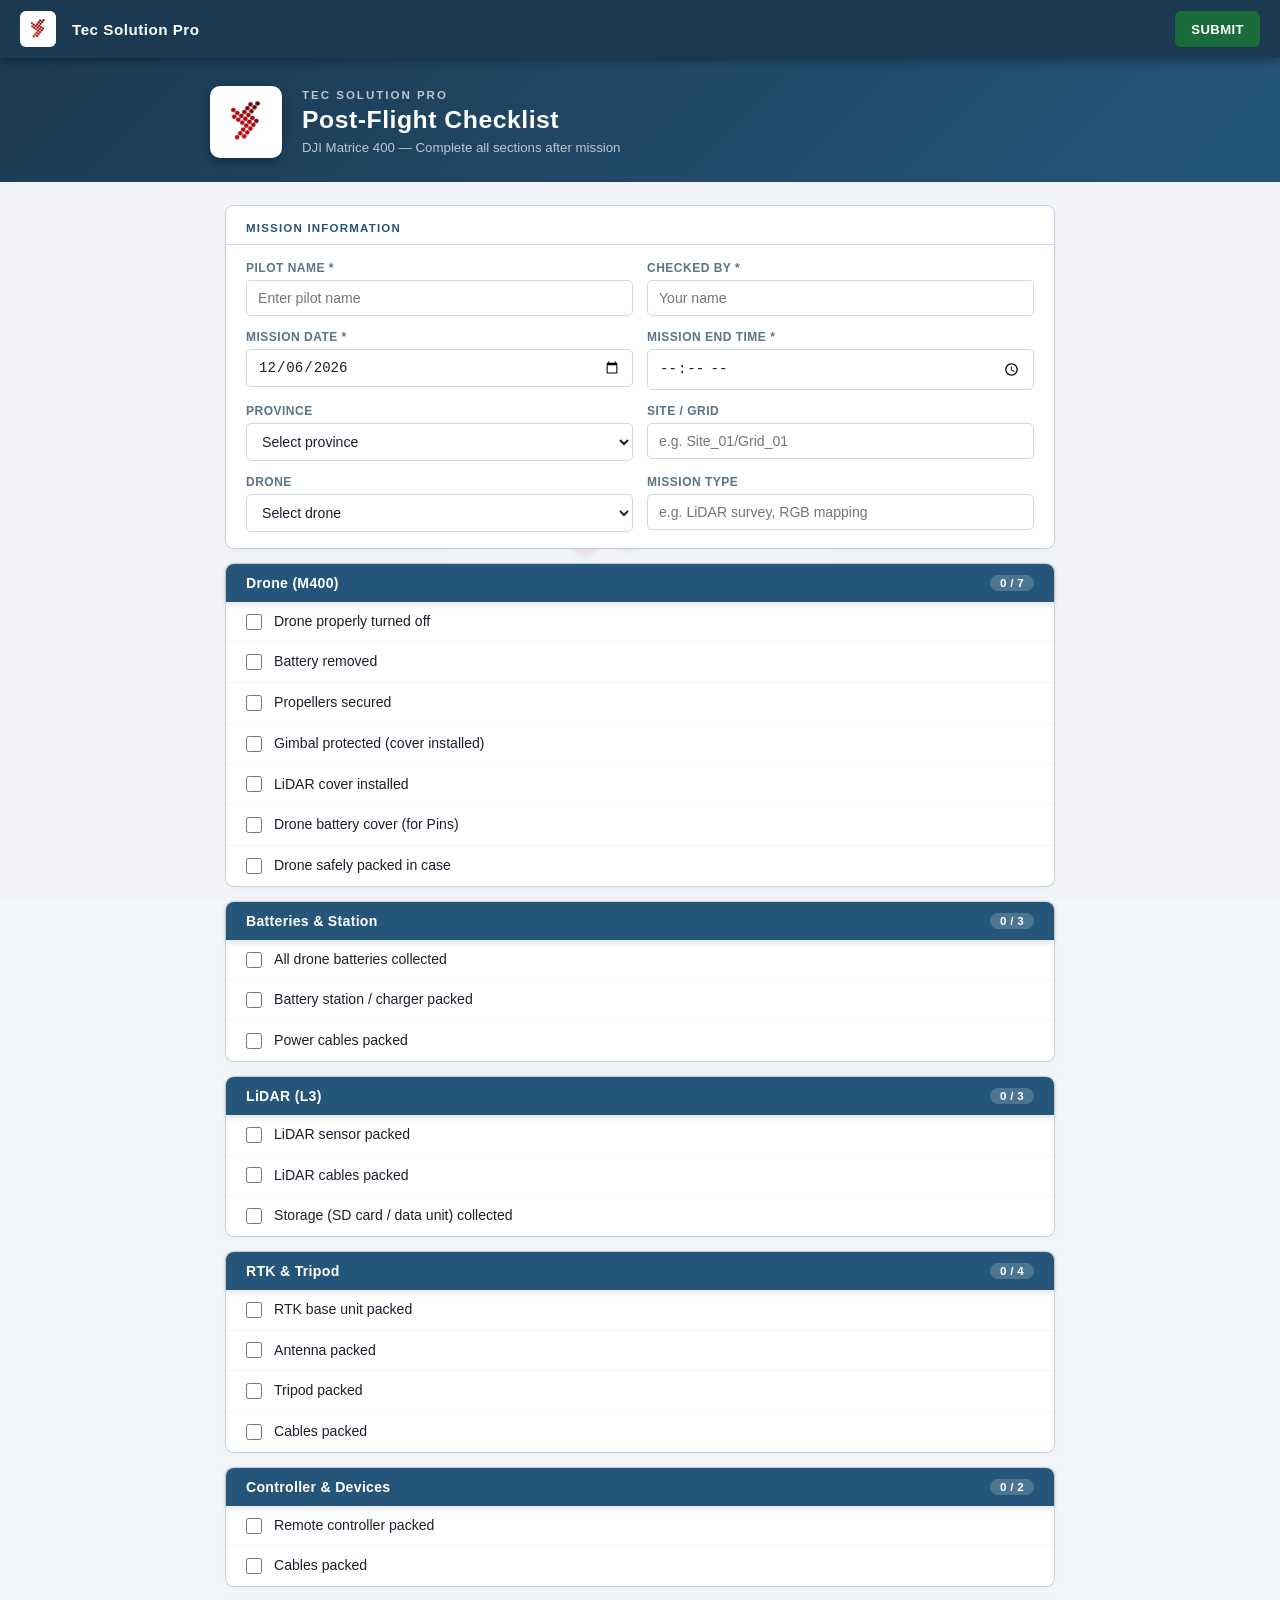
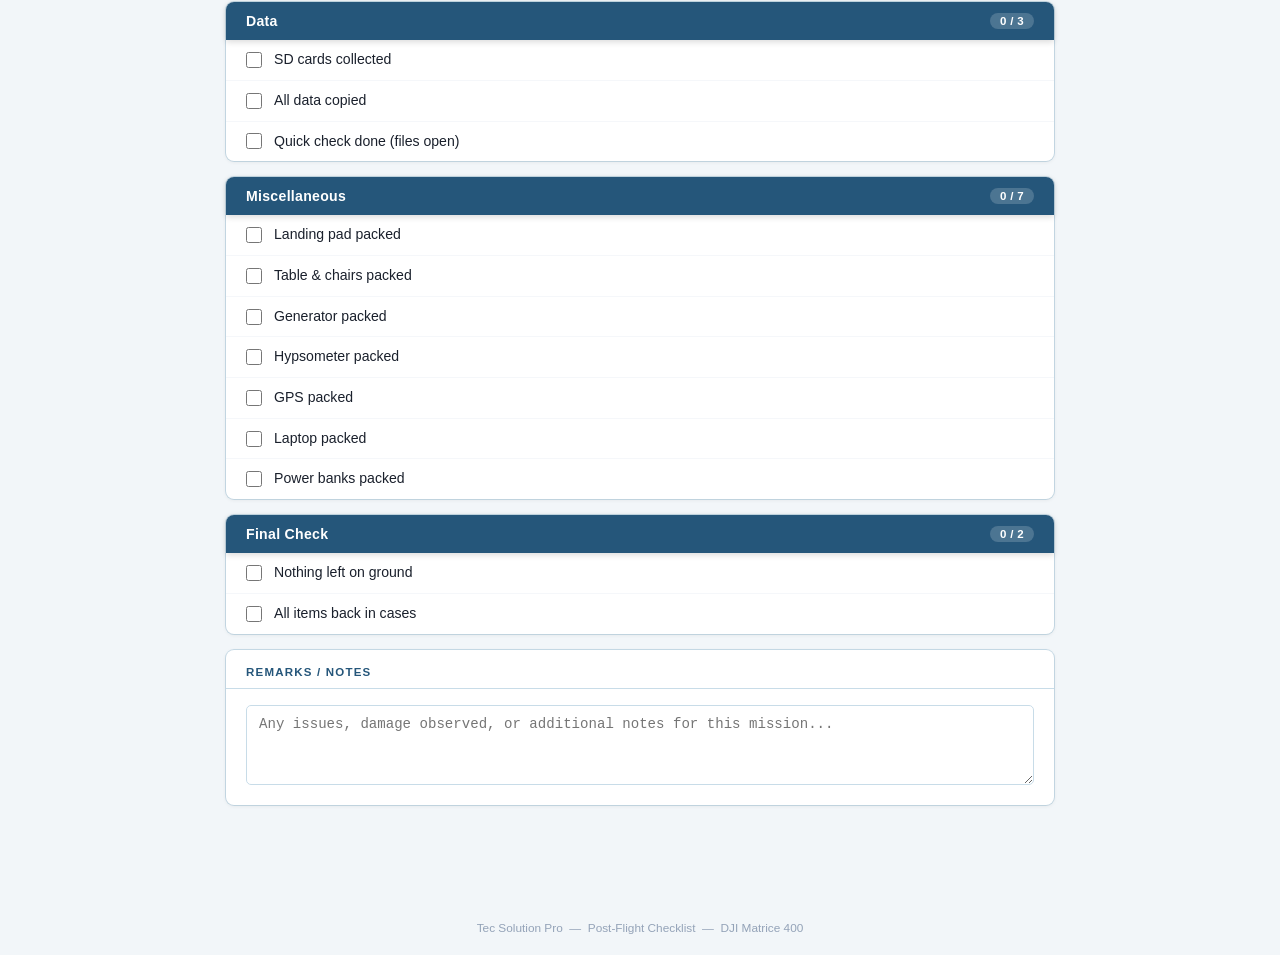
==== post-flight.html @ f7b13aff "Refactor to separated CSS/JS files and update README Extract shared styles into css/checklist.css an" ====
<!DOCTYPE html>
<html lang="en">
<head>
  <meta charset="UTF-8" />
  <meta name="viewport" content="width=device-width, initial-scale=1.0" />
  <title>Post-Flight Checklist — Tec Solution Pro</title>
  <link rel="stylesheet" href="css/checklist.css" />
</head>
<body>

<!-- ══════════════ STICKY RIBBON ══════════════ -->
<div class="ribbon">
  <img src="tec_solution_pro_logo.jpg" alt="Logo" class="ribbon-logo" />
  <span class="ribbon-company">Tec Solution Pro</span>
  <div class="ribbon-spacer"></div>
  <button type="button" class="ribbon-submit-btn" id="ribbon-submit-btn">Submit</button>
</div>

<!-- ══════════════ PAGE HEADER ══════════════ -->
<header>
  <div class="header-inner">
    <img src="tec_solution_pro_logo.jpg" alt="Tec Solution Pro" class="header-logo" />
    <div class="header-text">
      <div class="header-company">Tec Solution Pro</div>
      <div class="header-title">Post-Flight Checklist</div>
      <div class="header-sub">DJI Matrice 400 — Complete all sections after mission</div>
    </div>
  </div>
</header>

<!-- ══════════════ FORM ══════════════ -->
<form id="checklist-form" action="https://formsubmit.co/ajax/asim.tanweer@tecsolutiongroup.com" method="POST">
<div class="container">

  <!-- Mission Info -->
  <div class="card">
    <div class="card-title">Mission Information</div>
    <div class="card-body">
      <div class="form-grid">
        <div class="form-group">
          <label for="pilot-name">Pilot Name *</label>
          <input type="text" id="pilot-name" name="pilot_name" required placeholder="Enter pilot name" />
        </div>
        <div class="form-group">
          <label for="team-member">Checked By *</label>
          <input type="text" id="team-member" name="checked_by" required placeholder="Your name" />
        </div>
        <div class="form-group">
          <label for="mission-date">Mission Date *</label>
          <input type="date" id="mission-date" name="mission_date" required />
        </div>
        <div class="form-group">
          <label for="mission-end-time">Mission End Time *</label>
          <input type="time" id="mission-end-time" name="mission_end_time" required />
        </div>
        <div class="form-group">
          <label for="province">Province</label>
          <select id="province" name="province">
            <option value="">Select province</option>
            <option>Riyadh</option>
            <option>Makkah (Mecca)</option>
            <option>Madinah (Medina)</option>
            <option>Eastern Province</option>
            <option>Asir</option>
            <option>Tabuk</option>
            <option>Hail</option>
            <option>Northern Borders</option>
            <option>Jizan</option>
            <option>Najran</option>
            <option>Al-Bahah</option>
            <option>Al-Jawf</option>
            <option>Al-Qassim</option>
          </select>
        </div>
        <div class="form-group">
          <label for="site-grid">Site / Grid</label>
          <input type="text" id="site-grid" name="site_grid" placeholder="e.g. Site_01/Grid_01" />
        </div>
        <div class="form-group">
          <label for="drone-type">Drone</label>
          <select id="drone-type" name="drone_type">
            <option value="">Select drone</option>
            <option>DJI Matrice 400</option>
            <option>DJI Mavic 3 Multispectral</option>
            <option>Both</option>
          </select>
        </div>
        <div class="form-group">
          <label for="mission-type">Mission Type</label>
          <input type="text" id="mission-type" name="mission_type" placeholder="e.g. LiDAR survey, RGB mapping" />
        </div>
      </div>
    </div>
  </div>

  <!-- SECTION 1: Drone (M400) -->
  <div class="card">
    <div class="section-header">
      Drone (M400)
      <span class="section-counter" id="ctr-drone">0/0</span>
    </div>
    <label class="check-item"><input type="checkbox" name="drone_off" value="checked" /><span>Drone properly turned off</span></label>
    <label class="check-item"><input type="checkbox" name="drone_battery_removed" value="checked" /><span>Battery removed</span></label>
    <label class="check-item"><input type="checkbox" name="drone_props_secured" value="checked" /><span>Propellers secured</span></label>
    <label class="check-item"><input type="checkbox" name="drone_gimbal_cover" value="checked" /><span>Gimbal protected (cover installed)</span></label>
    <label class="check-item"><input type="checkbox" name="drone_lidar_cover" value="checked" /><span>LiDAR cover installed</span></label>
    <label class="check-item"><input type="checkbox" name="drone_battery_pin_cover" value="checked" /><span>Drone battery cover (for Pins)</span></label>
    <label class="check-item"><input type="checkbox" name="drone_packed" value="checked" /><span>Drone safely packed in case</span></label>
  </div>

  <!-- SECTION 2: Batteries & Station -->
  <div class="card">
    <div class="section-header">
      Batteries &amp; Station
      <span class="section-counter" id="ctr-batt">0/0</span>
    </div>
    <label class="check-item"><input type="checkbox" name="batt_all_collected" value="checked" /><span>All drone batteries collected</span></label>
    <label class="check-item"><input type="checkbox" name="batt_station" value="checked" /><span>Battery station / charger packed</span></label>
    <label class="check-item"><input type="checkbox" name="batt_power_cables" value="checked" /><span>Power cables packed</span></label>
  </div>

  <!-- SECTION 3: LiDAR (L3) -->
  <div class="card">
    <div class="section-header">
      LiDAR (L3)
      <span class="section-counter" id="ctr-l3">0/0</span>
    </div>
    <label class="check-item"><input type="checkbox" name="l3_sensor" value="checked" /><span>LiDAR sensor packed</span></label>
    <label class="check-item"><input type="checkbox" name="l3_cables" value="checked" /><span>LiDAR cables packed</span></label>
    <label class="check-item"><input type="checkbox" name="l3_storage" value="checked" /><span>Storage (SD card / data unit) collected</span></label>
  </div>

  <!-- SECTION 4: RTK & Tripod -->
  <div class="card">
    <div class="section-header">
      RTK &amp; Tripod
      <span class="section-counter" id="ctr-rtk">0/0</span>
    </div>
    <label class="check-item"><input type="checkbox" name="rtk_base" value="checked" /><span>RTK base unit packed</span></label>
    <label class="check-item"><input type="checkbox" name="rtk_antenna" value="checked" /><span>Antenna packed</span></label>
    <label class="check-item"><input type="checkbox" name="rtk_tripod" value="checked" /><span>Tripod packed</span></label>
    <label class="check-item"><input type="checkbox" name="rtk_cables" value="checked" /><span>Cables packed</span></label>
  </div>

  <!-- SECTION 5: Controller & Devices -->
  <div class="card">
    <div class="section-header">
      Controller &amp; Devices
      <span class="section-counter" id="ctr-ctrl">0/0</span>
    </div>
    <label class="check-item"><input type="checkbox" name="ctrl_remote" value="checked" /><span>Remote controller packed</span></label>
    <label class="check-item"><input type="checkbox" name="ctrl_cables" value="checked" /><span>Cables packed</span></label>
  </div>

  <!-- SECTION 6: Data -->
  <div class="card">
    <div class="section-header">
      Data
      <span class="section-counter" id="ctr-data">0/0</span>
    </div>
    <label class="check-item"><input type="checkbox" name="data_sd_collected" value="checked" /><span>SD cards collected</span></label>
    <label class="check-item"><input type="checkbox" name="data_copied" value="checked" /><span>All data copied</span></label>
    <label class="check-item"><input type="checkbox" name="data_quick_check" value="checked" /><span>Quick check done (files open)</span></label>
  </div>

  <!-- SECTION 7: Miscellaneous -->
  <div class="card">
    <div class="section-header">
      Miscellaneous
      <span class="section-counter" id="ctr-misc">0/0</span>
    </div>
    <label class="check-item"><input type="checkbox" name="misc_landing_pad" value="checked" /><span>Landing pad packed</span></label>
    <label class="check-item"><input type="checkbox" name="misc_table_chairs" value="checked" /><span>Table &amp; chairs packed</span></label>
    <label class="check-item"><input type="checkbox" name="misc_generator" value="checked" /><span>Generator packed</span></label>
    <label class="check-item"><input type="checkbox" name="misc_hypsometer" value="checked" /><span>Hypsometer packed</span></label>
    <label class="check-item"><input type="checkbox" name="misc_gps" value="checked" /><span>GPS packed</span></label>
    <label class="check-item"><input type="checkbox" name="misc_laptop" value="checked" /><span>Laptop packed</span></label>
    <label class="check-item"><input type="checkbox" name="misc_power_banks" value="checked" /><span>Power banks packed</span></label>
  </div>

  <!-- SECTION 8: Final Check -->
  <div class="card">
    <div class="section-header">
      Final Check
      <span class="section-counter" id="ctr-final">0/0</span>
    </div>
    <label class="check-item"><input type="checkbox" name="final_nothing_left" value="checked" /><span>Nothing left on ground</span></label>
    <label class="check-item"><input type="checkbox" name="final_all_in_cases" value="checked" /><span>All items back in cases</span></label>
  </div>

  <!-- Remarks -->
  <div class="card remarks-card">
    <div class="card-title">Remarks / Notes</div>
    <div class="card-body">
      <textarea name="remarks" placeholder="Any issues, damage observed, or additional notes for this mission..."></textarea>
    </div>
  </div>

  <div id="success-msg">Checklist submitted successfully. Safe travels.</div>

</div><!-- /container -->
</form>

<footer>Tec Solution Pro &nbsp;&mdash;&nbsp; Post-Flight Checklist &nbsp;&mdash;&nbsp; DJI Matrice 400</footer>

<script>
  window.CHECKLIST_CONFIG = {
    subjectPrefix: 'Post-Flight Checklist',
    sectionDefs: [
      { ctr: 'ctr-drone', idx: 1 },
      { ctr: 'ctr-batt',  idx: 2 },
      { ctr: 'ctr-l3',    idx: 3 },
      { ctr: 'ctr-rtk',   idx: 4 },
      { ctr: 'ctr-ctrl',  idx: 5 },
      { ctr: 'ctr-data',  idx: 6 },
      { ctr: 'ctr-misc',  idx: 7 },
      { ctr: 'ctr-final', idx: 8 },
    ]
  };
</script>
<script src="js/checklist.js"></script>

</body>
</html>
---- css/checklist.css ----
/* ─────────────────────────────────────────────────────────────────────────────
   Tec Solution Pro — Shared Checklist Styles
   Used by: pre-flight.html, post-flight.html
───────────────────────────────────────────────────────────────────────────── */

*, *::before, *::after { box-sizing: border-box; margin: 0; padding: 0; }

:root {
  --navy:     #1b3a52;
  --blue:     #25567a;
  --mid:      #2e7da6;
  --light:    #eef6fb;
  --border:   #c8dce8;
  --text:     #1a202c;
  --muted:    #5a7385;
  --green:    #1e7e4a;
  --green-bg: #edfaf3;
  --white:    #ffffff;
  --bg:       #f2f6f9;
  --ribbon-h: 58px;
}

/* ── Base ───────────────────────────────────────────────────────────────────── */
body {
  font-family: 'Segoe UI', Arial, sans-serif;
  background-color: var(--bg);
  background-image: url('../tec_solution_pro_logo.jpg');
  background-repeat: no-repeat;
  background-position: center center;
  background-attachment: fixed;
  background-size: 380px 380px;
  color: var(--text);
  min-height: 100vh;
  padding-top: var(--ribbon-h);
}
body::before {
  content: '';
  position: fixed;
  inset: 0;
  background: rgba(241,244,249,0.93);
  z-index: 0;
  pointer-events: none;
}

/* ── Sticky action ribbon ───────────────────────────────────────────────────── */
.ribbon {
  position: fixed;
  top: 0; left: 0; right: 0;
  height: var(--ribbon-h);
  background: var(--navy);
  display: flex;
  align-items: center;
  padding: 0 20px;
  gap: 16px;
  z-index: 1000;
  box-shadow: 0 2px 10px rgba(0,0,0,0.35);
}
.ribbon-logo {
  width: 36px; height: 36px;
  border-radius: 6px;
  object-fit: contain;
  background: white;
  padding: 3px;
  flex-shrink: 0;
}
.ribbon-company {
  color: white;
  font-size: 0.95rem;
  font-weight: 700;
  letter-spacing: 0.5px;
  white-space: nowrap;
  overflow: hidden;
  text-overflow: ellipsis;
  min-width: 0;
}
.ribbon-spacer { flex: 1; min-width: 8px; }
.ribbon-submit-btn {
  background: #1a6b3a;
  color: white;
  border: none;
  border-radius: 6px;
  padding: 0 16px;
  height: 36px;
  font-size: 0.82rem;
  font-weight: 700;
  letter-spacing: 0.4px;
  cursor: pointer;
  white-space: nowrap;
  transition: background 0.2s;
  flex-shrink: 0;
  text-transform: uppercase;
}
.ribbon-submit-btn:hover    { background: #145a30; }
.ribbon-submit-btn:disabled { background: #475569; cursor: not-allowed; }

/* ── Page header ────────────────────────────────────────────────────────────── */
header {
  background: linear-gradient(135deg, var(--navy) 0%, var(--blue) 100%);
  color: white;
  padding: 28px 24px 24px;
  position: relative;
  z-index: 1;
}
.header-inner {
  max-width: 860px;
  margin: 0 auto;
  display: flex;
  align-items: center;
  gap: 20px;
}
.header-logo {
  width: 72px; height: 72px;
  border-radius: 10px;
  object-fit: contain;
  background: white;
  padding: 5px;
  box-shadow: 0 3px 10px rgba(0,0,0,0.3);
  flex-shrink: 0;
}
.header-company {
  font-size: 0.72rem;
  text-transform: uppercase;
  letter-spacing: 2px;
  opacity: 0.7;
  margin-bottom: 4px;
  font-weight: 600;
}
.header-title {
  font-size: 1.55rem;
  font-weight: 700;
  letter-spacing: 0.5px;
  line-height: 1.2;
}
.header-sub {
  font-size: 0.83rem;
  opacity: 0.7;
  margin-top: 5px;
}

/* ── Layout ─────────────────────────────────────────────────────────────────── */
.container {
  max-width: 860px;
  margin: 24px auto;
  padding: 0 16px 56px;
  position: relative;
  z-index: 1;
}

/* ── Cards ──────────────────────────────────────────────────────────────────── */
.card {
  background: var(--white);
  border-radius: 8px;
  margin-bottom: 16px;
  box-shadow: 0 1px 4px rgba(0,0,0,0.07), 0 0 0 1px var(--border);
  overflow: visible;
}
.card > :first-child { border-radius: 8px 8px 0 0; overflow: hidden; }
.card > :last-child  { border-radius: 0 0 8px 8px; overflow: hidden; }
.card > :only-child  { border-radius: 8px; }
.card-title {
  font-size: 0.72rem;
  text-transform: uppercase;
  letter-spacing: 1.2px;
  color: var(--blue);
  font-weight: 700;
  padding: 16px 20px 10px;
  border-bottom: 1px solid var(--border);
}
.card-body { padding: 16px 20px; }

/* ── Mission info grid ──────────────────────────────────────────────────────── */
.form-grid {
  display: grid;
  grid-template-columns: 1fr 1fr;
  gap: 14px;
}
.form-group { display: flex; flex-direction: column; gap: 5px; }
.form-group label {
  font-size: 0.75rem;
  font-weight: 600;
  color: var(--muted);
  text-transform: uppercase;
  letter-spacing: 0.5px;
}
.form-group input,
.form-group select,
.form-group textarea {
  padding: 9px 11px;
  border: 1.5px solid var(--border);
  border-radius: 5px;
  font-size: 0.88rem;
  color: var(--text);
  background: white;
  transition: border-color 0.15s, box-shadow 0.15s;
  width: 100%;
}
.form-group input:focus,
.form-group select:focus,
.form-group textarea:focus {
  outline: none;
  border-color: var(--mid);
  box-shadow: 0 0 0 3px rgba(37,99,168,0.1);
}

/* ── Section header ─────────────────────────────────────────────────────────── */
.section-header {
  background: var(--blue);
  color: white;
  padding: 11px 20px;
  font-size: 0.88rem;
  font-weight: 700;
  letter-spacing: 0.3px;
  display: flex;
  align-items: center;
  gap: 10px;
  position: sticky;
  top: var(--ribbon-h);
  z-index: 10;
  box-shadow: 0 2px 6px rgba(0,0,0,0.15);
}
.section-counter {
  margin-left: auto;
  background: rgba(255,255,255,0.18);
  border-radius: 20px;
  padding: 2px 10px;
  font-size: 0.72rem;
  font-weight: 600;
  letter-spacing: 0.3px;
}
.section-counter.complete { background: rgba(34,197,94,0.35); }

/* ── Sub-section ────────────────────────────────────────────────────────────── */
.subsection { border-bottom: 1px solid var(--border); }
.subsection:last-child { border-bottom: none; }
.subsection-title {
  background: #f0f5fc;
  color: var(--navy);
  font-size: 0.72rem;
  font-weight: 700;
  text-transform: uppercase;
  letter-spacing: 0.8px;
  padding: 8px 20px;
  border-left: 3px solid var(--mid);
}

/* ── Checklist item ─────────────────────────────────────────────────────────── */
.check-item {
  display: flex;
  align-items: center;
  gap: 12px;
  padding: 10px 20px;
  border-bottom: 1px solid #f5f7fa;
  cursor: pointer;
  transition: background 0.1s;
  user-select: none;
}
.check-item:last-child { border-bottom: none; }
.check-item:hover { background: #f8fafd; }
.check-item input[type="checkbox"] {
  width: 16px; height: 16px;
  accent-color: var(--blue);
  cursor: pointer;
  flex-shrink: 0;
}
.check-item span {
  font-size: 0.88rem;
  line-height: 1.4;
  color: var(--text);
}
.check-item input[type="checkbox"]:checked ~ span {
  text-decoration: line-through;
  color: #94a3b8;
}

/* ── Qty input (inside check-item) ─────────────────────────────────────────── */
.qty-input {
  width: 70px;
  margin-left: 10px;
  padding: 4px 8px;
  border: 1.5px solid var(--border);
  border-radius: 5px;
  font-size: 0.85rem;
  text-align: center;
}

/* ── Remarks ────────────────────────────────────────────────────────────────── */
.remarks-card textarea {
  width: 100%;
  padding: 10px 12px;
  border: 1.5px solid var(--border);
  border-radius: 5px;
  font-size: 0.88rem;
  resize: vertical;
  min-height: 80px;
}
.remarks-card textarea:focus {
  outline: none;
  border-color: var(--mid);
  box-shadow: 0 0 0 3px rgba(37,99,168,0.1);
}

/* ── Success banner ─────────────────────────────────────────────────────────── */
#success-msg {
  display: none;
  background: var(--green-bg);
  border: 1.5px solid #86efac;
  border-radius: 8px;
  padding: 20px 24px;
  text-align: center;
  color: var(--green);
  font-weight: 600;
  font-size: 1rem;
  margin-top: 12px;
}

/* ── Footer ─────────────────────────────────────────────────────────────────── */
footer {
  text-align: center;
  font-size: 0.74rem;
  color: #94a3b8;
  padding: 20px;
  position: relative;
  z-index: 1;
}

/* ── Responsive ─────────────────────────────────────────────────────────────── */
@media (max-width: 560px) {
  .form-grid { grid-template-columns: 1fr; }
}
@media (max-width: 480px) {
  .ribbon { padding: 0 12px; gap: 10px; }
  .ribbon-submit-btn { font-size: 0.75rem; padding: 0 12px; }
}
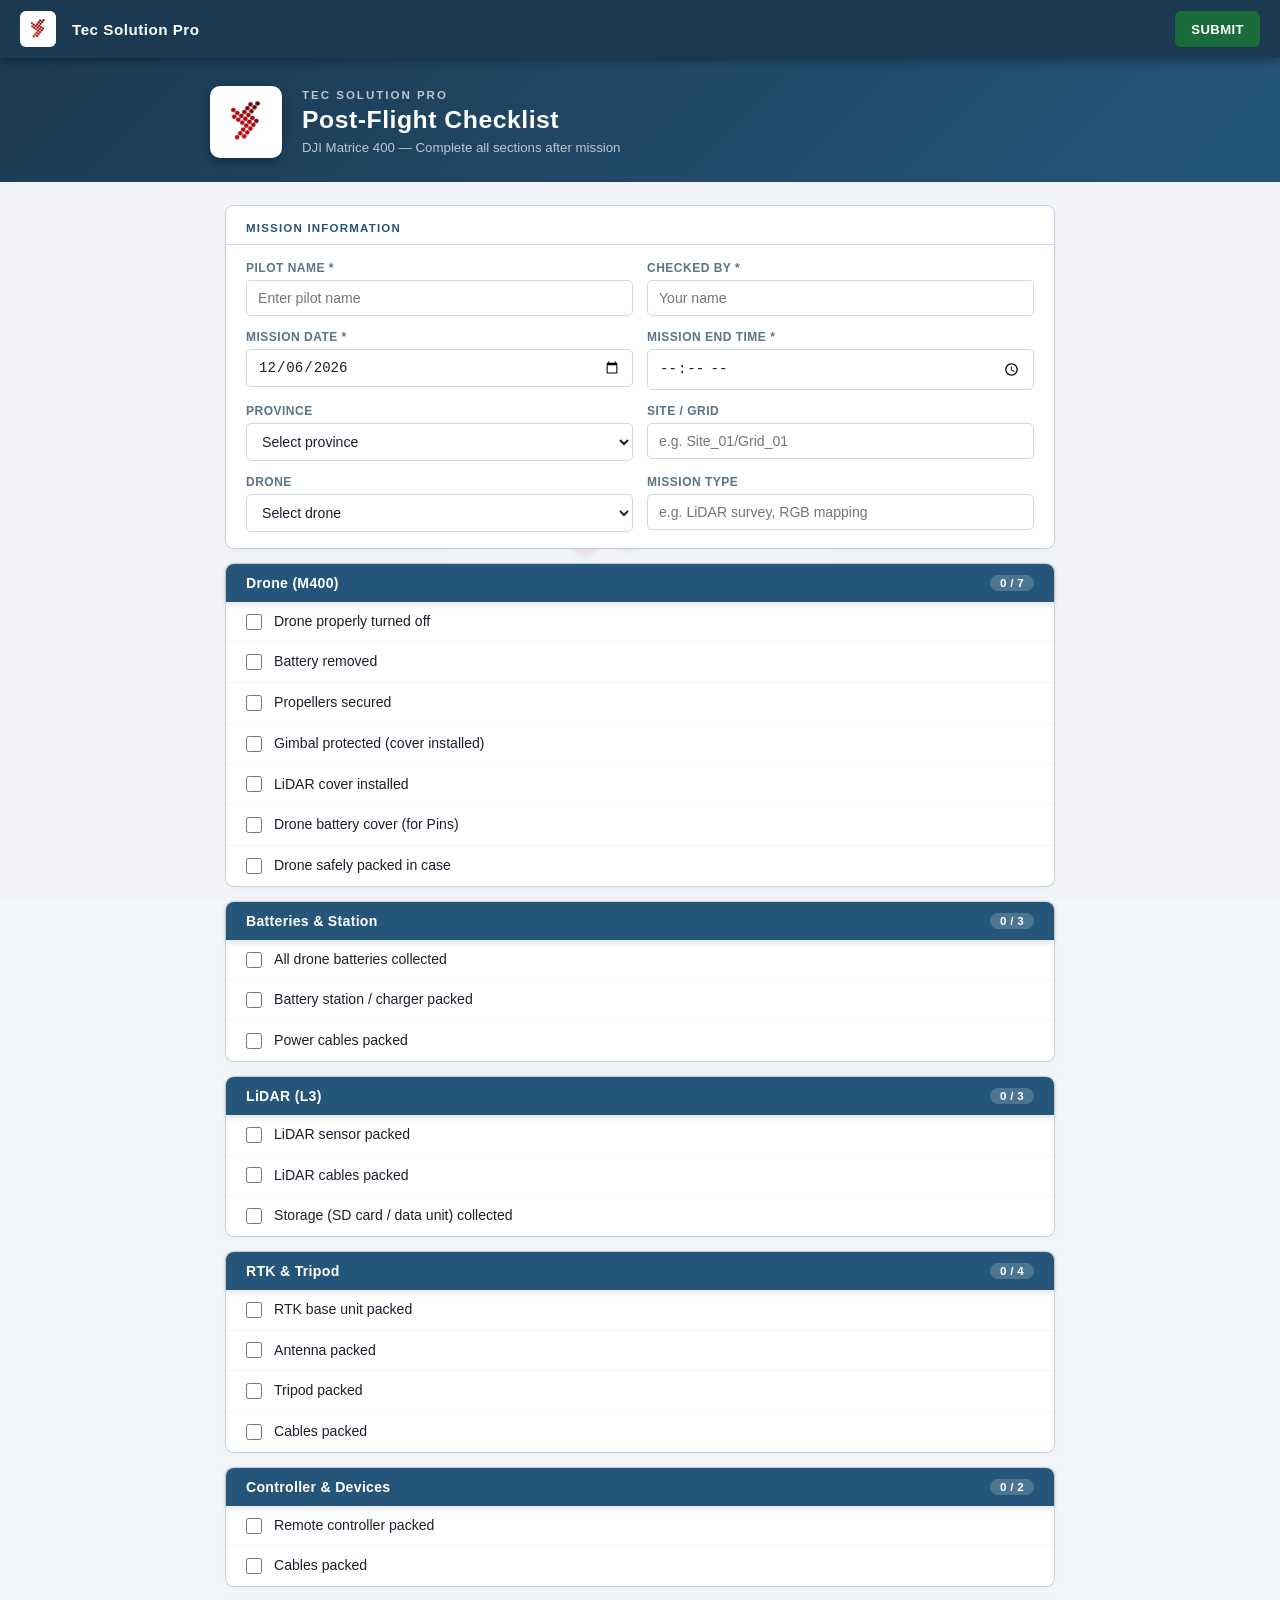
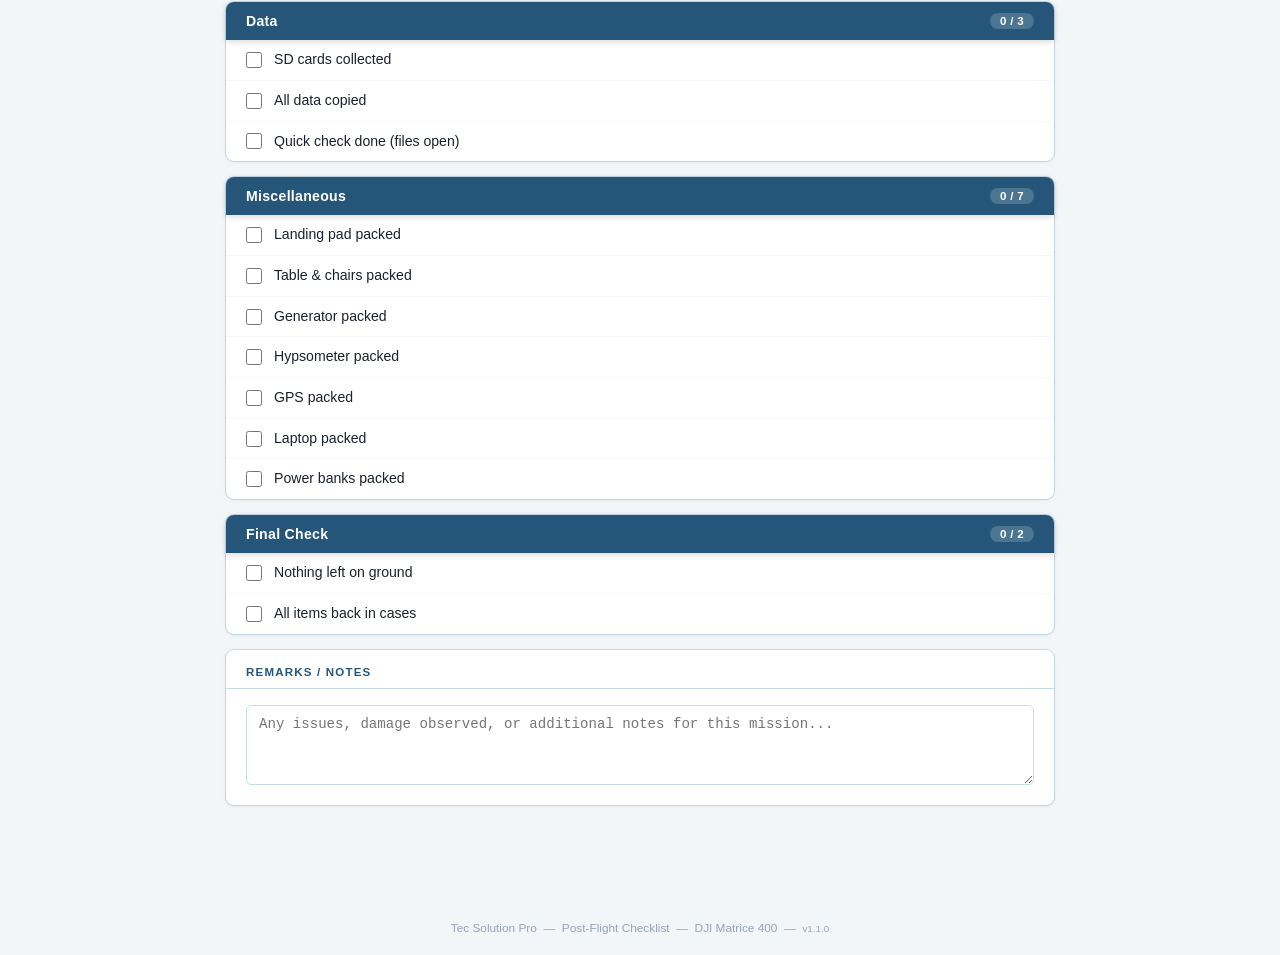
==== commit f4be863d: "Add version number v1.1.0 to form footers Adds fine-print version tag to both checklist pages so liv" ====
--- a/post-flight.html
+++ b/post-flight.html
@@ -201,7 +201,7 @@
 </div><!-- /container -->
 </form>
 
-<footer>Tec Solution Pro &nbsp;&mdash;&nbsp; Post-Flight Checklist &nbsp;&mdash;&nbsp; DJI Matrice 400</footer>
+<footer>Tec Solution Pro &nbsp;&mdash;&nbsp; Post-Flight Checklist &nbsp;&mdash;&nbsp; DJI Matrice 400 &nbsp;&mdash;&nbsp; <small>v1.1.0</small></footer>
 
 <script>
   window.CHECKLIST_CONFIG = {
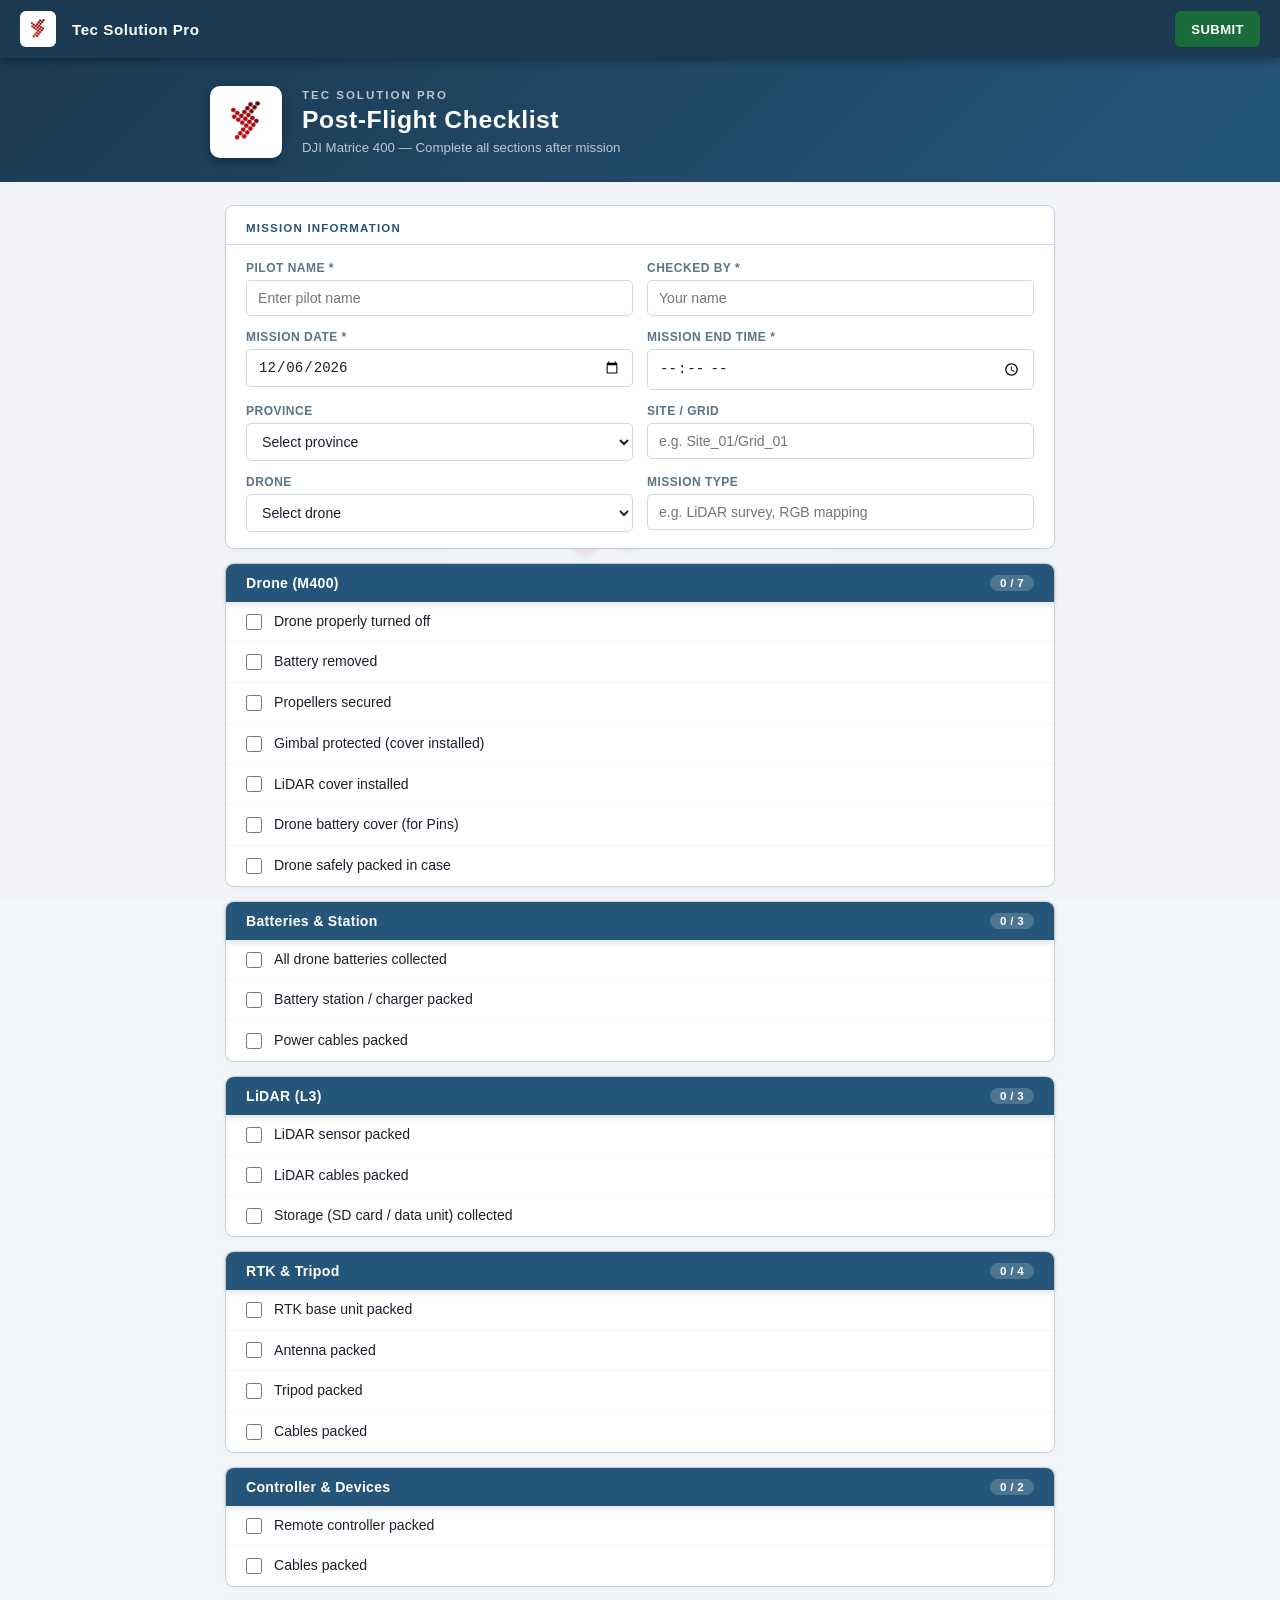
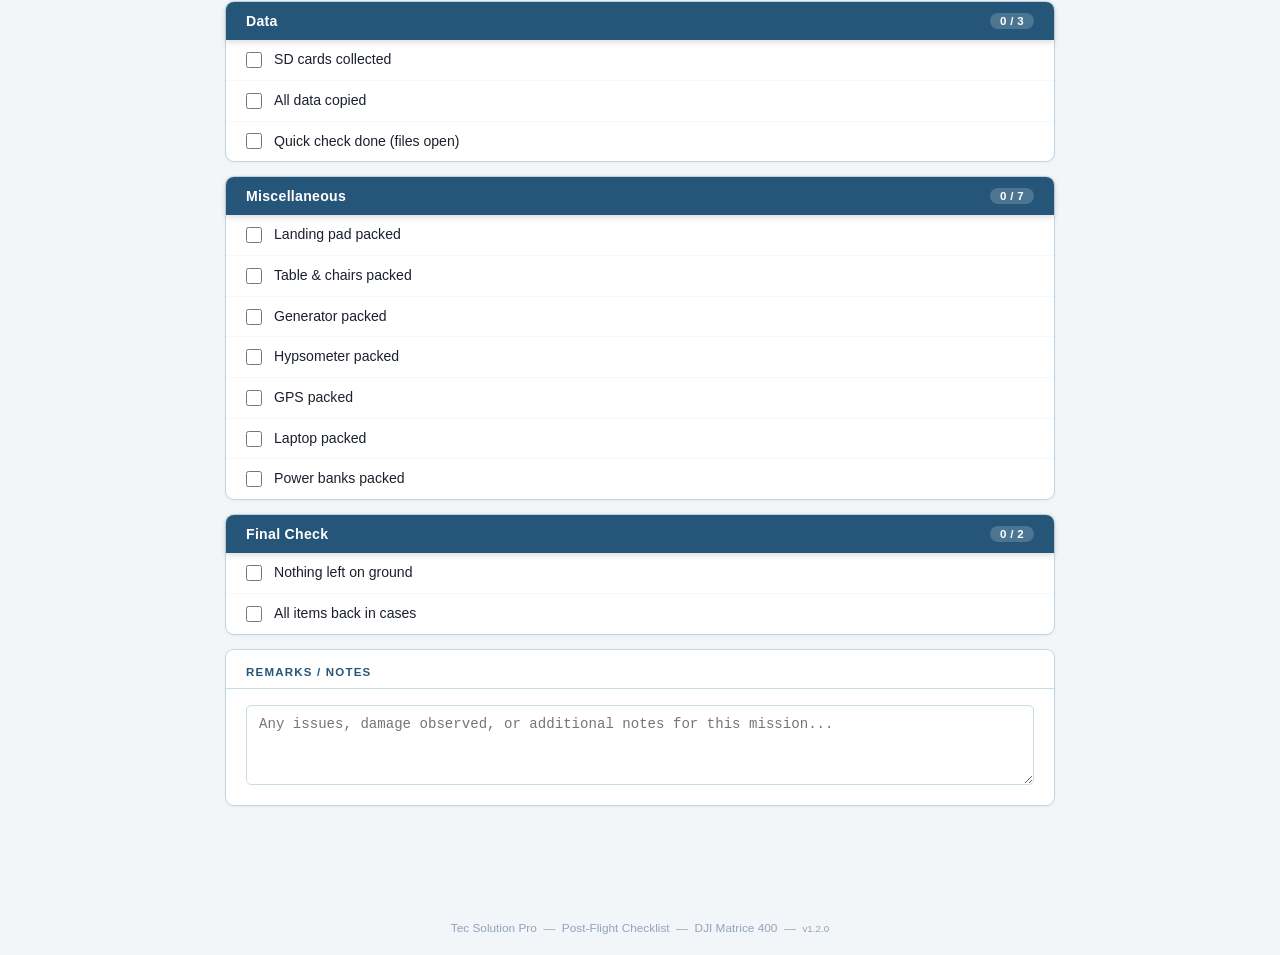
==== commit 325bcf10: "Remove email, log to Google Sheet only; bump to v1.2.0 Co-Authored-By: Claude Sonnet 4.6 <noreply@an" ====
--- a/post-flight.html
+++ b/post-flight.html
@@ -201,10 +201,12 @@
 </div><!-- /container -->
 </form>
 
-<footer>Tec Solution Pro &nbsp;&mdash;&nbsp; Post-Flight Checklist &nbsp;&mdash;&nbsp; DJI Matrice 400 &nbsp;&mdash;&nbsp; <small>v1.1.0</small></footer>
+<footer>Tec Solution Pro &nbsp;&mdash;&nbsp; Post-Flight Checklist &nbsp;&mdash;&nbsp; DJI Matrice 400 &nbsp;&mdash;&nbsp; <small>v1.2.0</small></footer>
 
 <script>
   window.CHECKLIST_CONFIG = {
+    submitUrl:     'https://script.google.com/macros/s/AKfycbw0v_XMQDhcRvCXQUFNf9t07be92qFQNtNcwUzMSKzf9og1xlH6HGkEUbLwRO8fpl85/exec',
+    formName:      'Post-Flight',
     subjectPrefix: 'Post-Flight Checklist',
     sectionDefs: [
       { ctr: 'ctr-drone', idx: 1 },
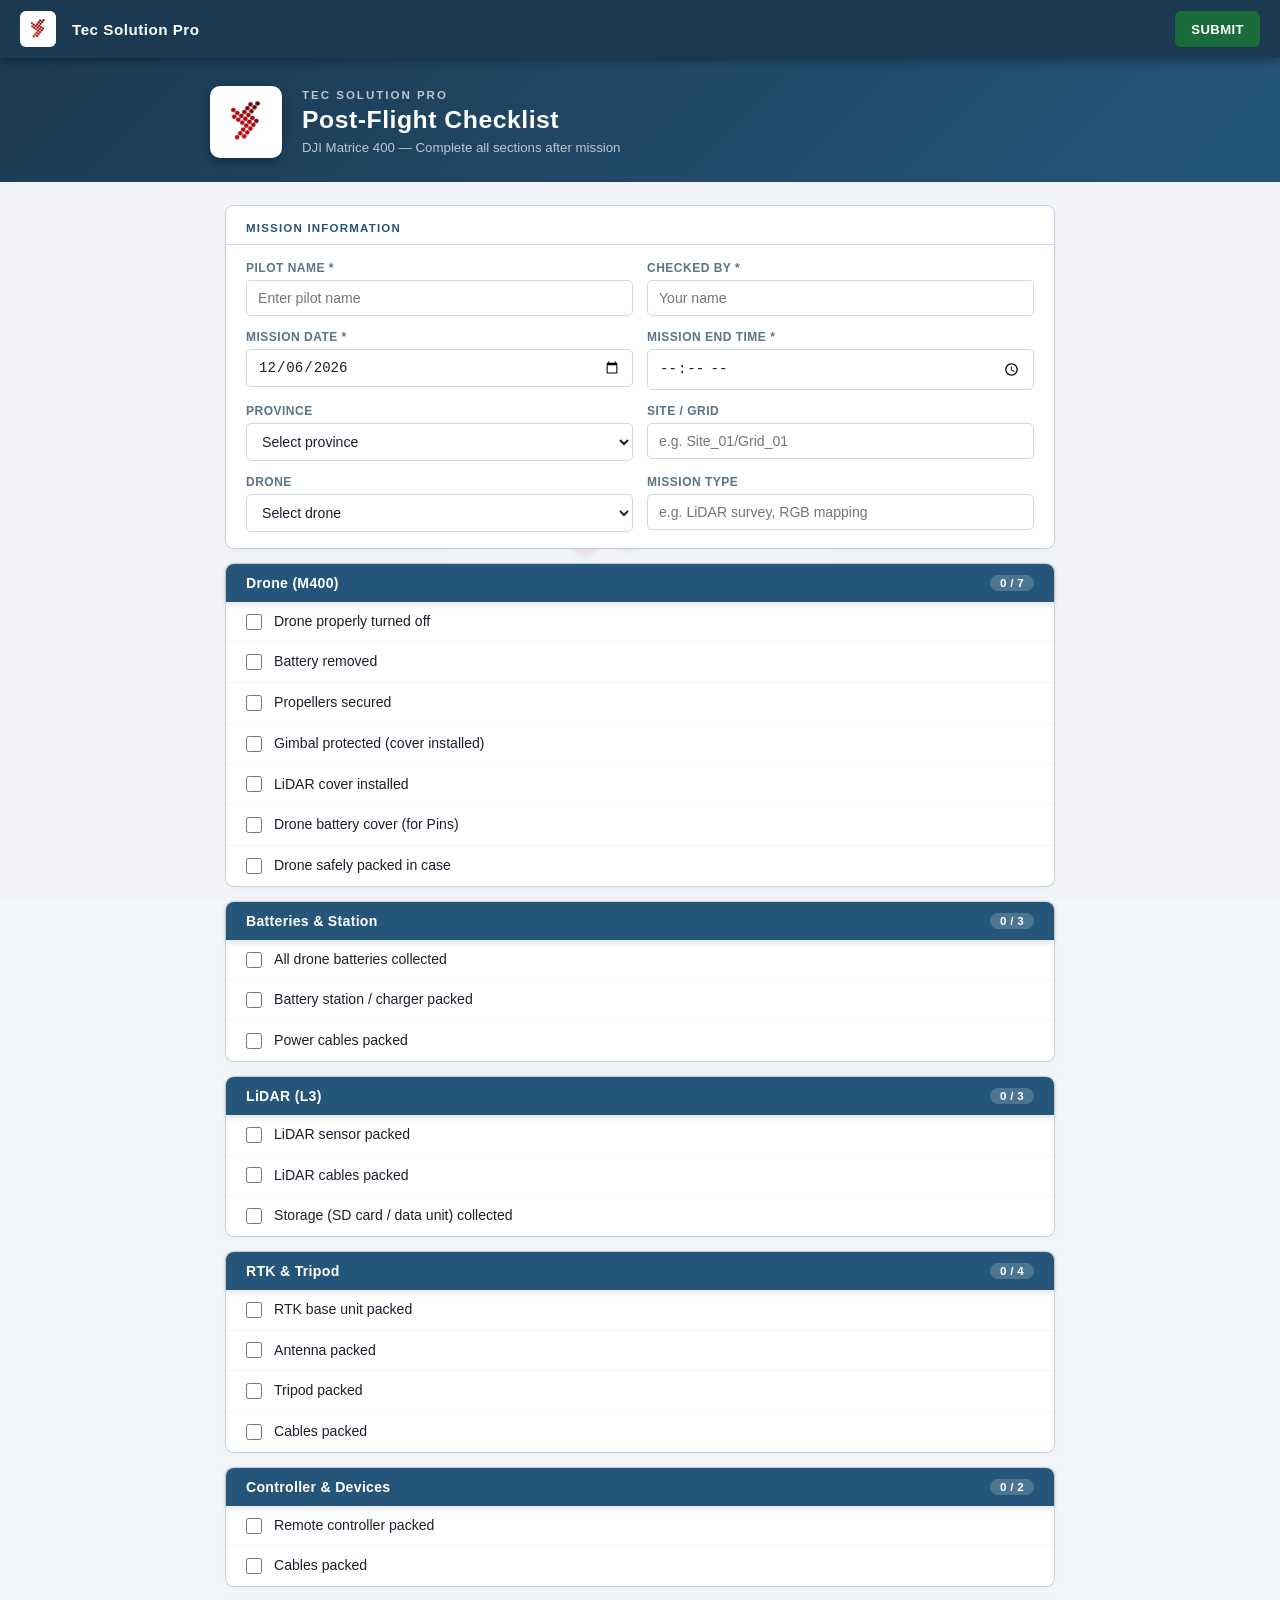
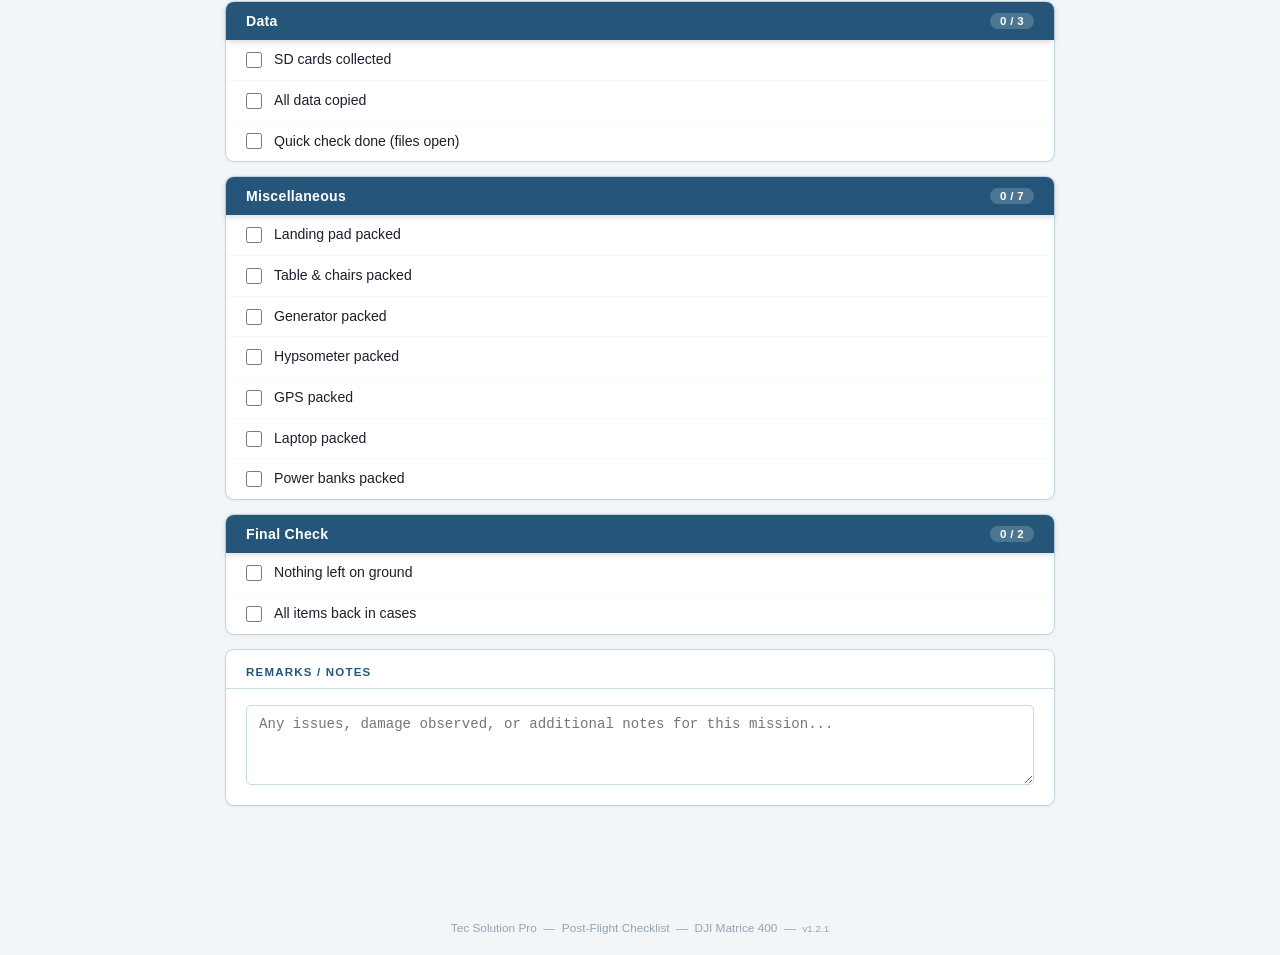
==== commit b0800ce7: "Update Apps Script URL to v2 deployment; bump to v1.2.1 Co-Authored-By: Claude Sonnet 4.6 <noreply@a" ====
--- a/post-flight.html
+++ b/post-flight.html
@@ -201,11 +201,11 @@
 </div><!-- /container -->
 </form>
 
-<footer>Tec Solution Pro &nbsp;&mdash;&nbsp; Post-Flight Checklist &nbsp;&mdash;&nbsp; DJI Matrice 400 &nbsp;&mdash;&nbsp; <small>v1.2.0</small></footer>
+<footer>Tec Solution Pro &nbsp;&mdash;&nbsp; Post-Flight Checklist &nbsp;&mdash;&nbsp; DJI Matrice 400 &nbsp;&mdash;&nbsp; <small>v1.2.1</small></footer>
 
 <script>
   window.CHECKLIST_CONFIG = {
-    submitUrl:     'https://script.google.com/macros/s/AKfycbw0v_XMQDhcRvCXQUFNf9t07be92qFQNtNcwUzMSKzf9og1xlH6HGkEUbLwRO8fpl85/exec',
+    submitUrl:     'https://script.google.com/macros/s/AKfycbyzYf1uG9ML91rWdNbF1_zaTeeG9AjDxAdJVQjV-Fx8BpysEWVr5_NjYOtwHjACQB6w/exec',
     formName:      'Post-Flight',
     subjectPrefix: 'Post-Flight Checklist',
     sectionDefs: [
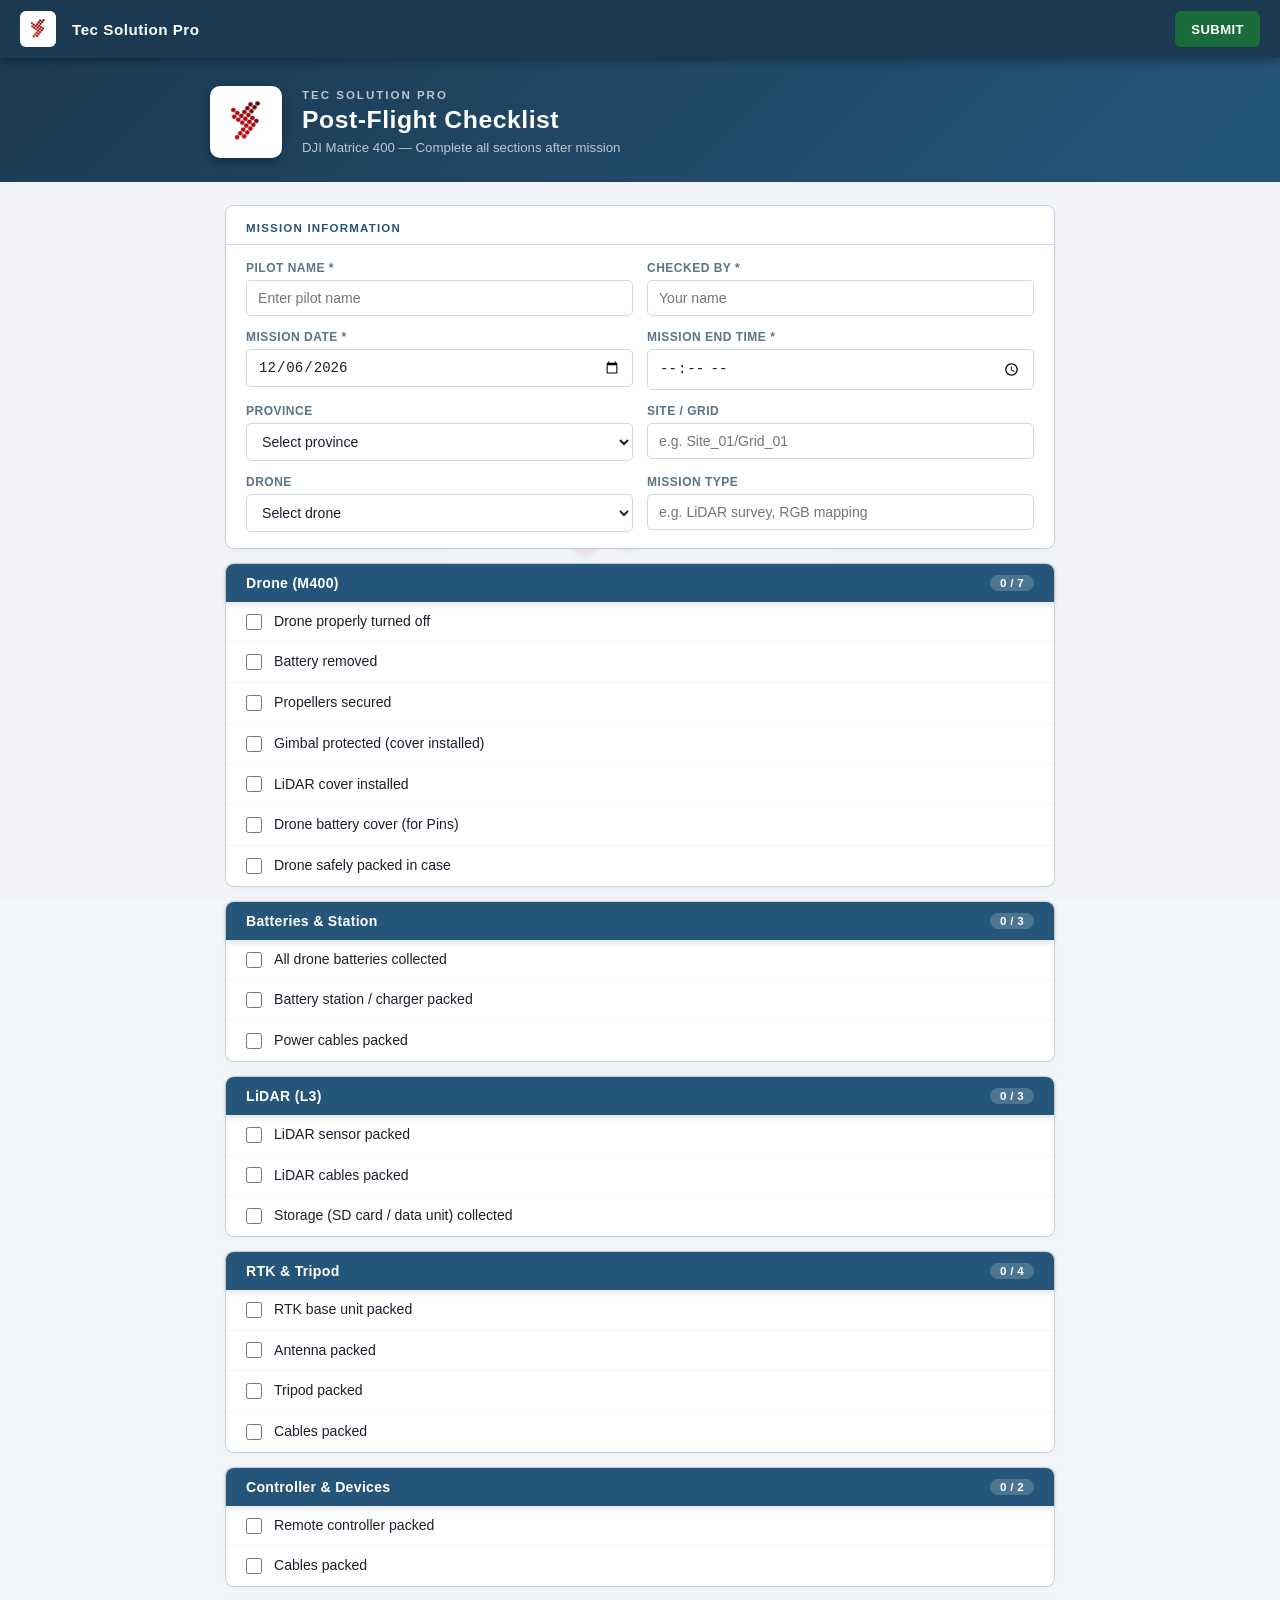
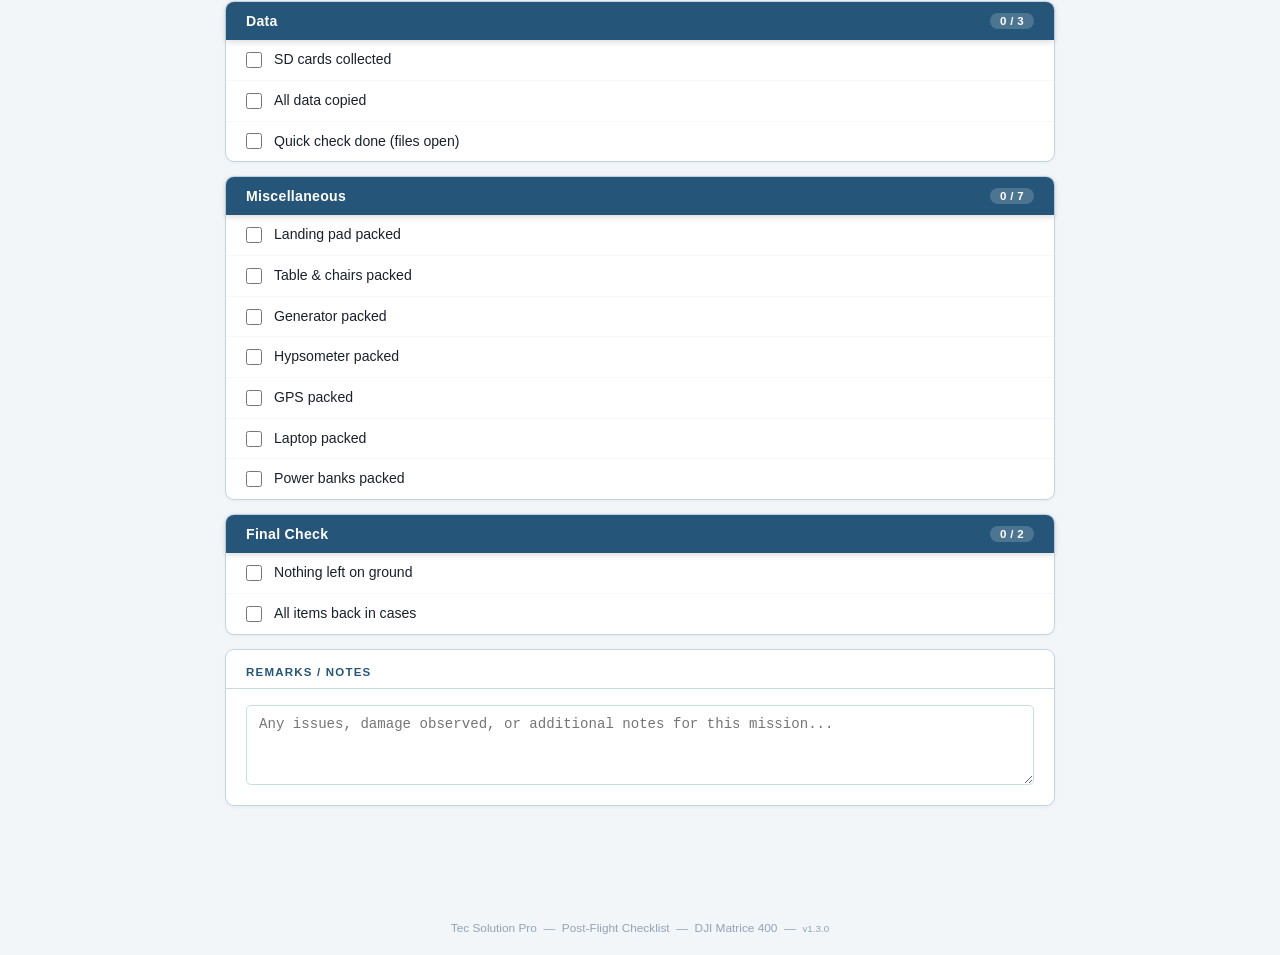
==== commit 0d072c30: "Each checkbox logged as Yes/No with label text as column header; v1.3.0 Sheet headers are now fixed " ====
--- a/post-flight.html
+++ b/post-flight.html
@@ -201,7 +201,7 @@
 </div><!-- /container -->
 </form>
 
-<footer>Tec Solution Pro &nbsp;&mdash;&nbsp; Post-Flight Checklist &nbsp;&mdash;&nbsp; DJI Matrice 400 &nbsp;&mdash;&nbsp; <small>v1.2.1</small></footer>
+<footer>Tec Solution Pro &nbsp;&mdash;&nbsp; Post-Flight Checklist &nbsp;&mdash;&nbsp; DJI Matrice 400 &nbsp;&mdash;&nbsp; <small>v1.3.0</small></footer>
 
 <script>
   window.CHECKLIST_CONFIG = {
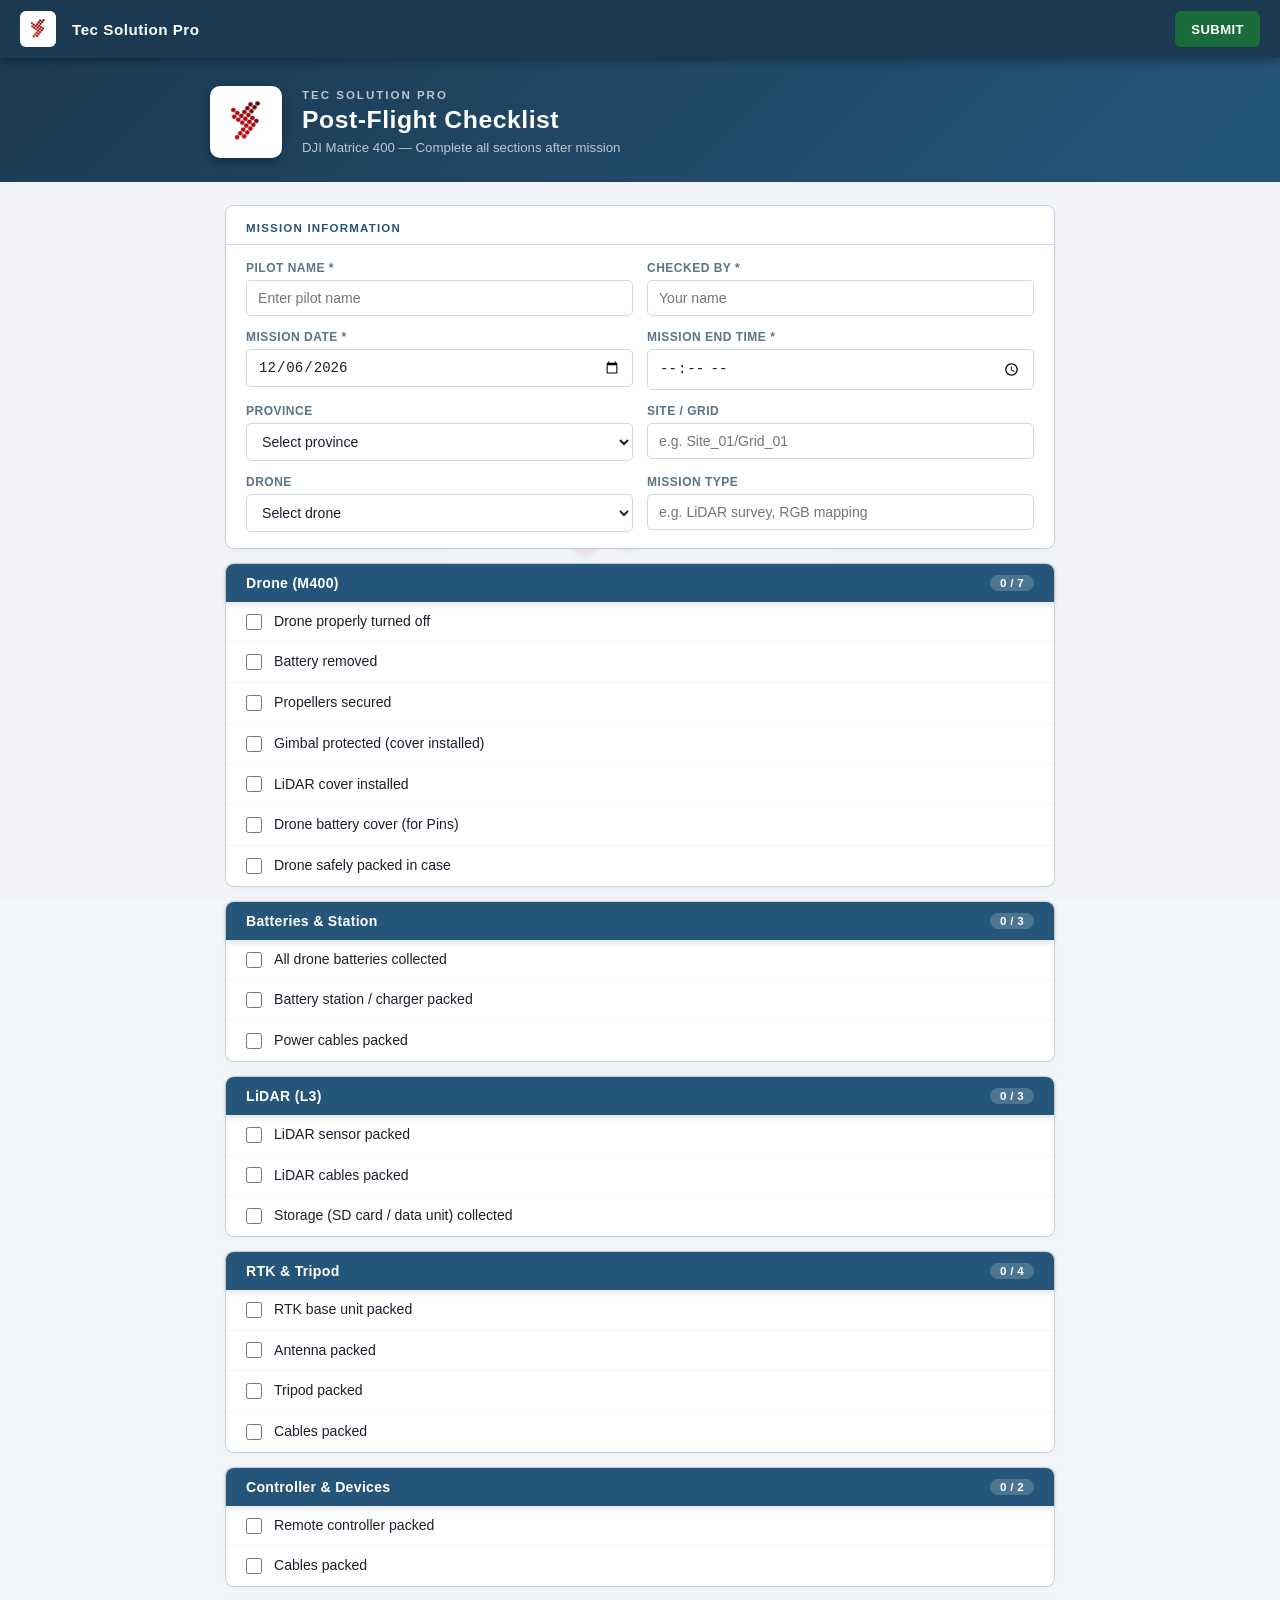
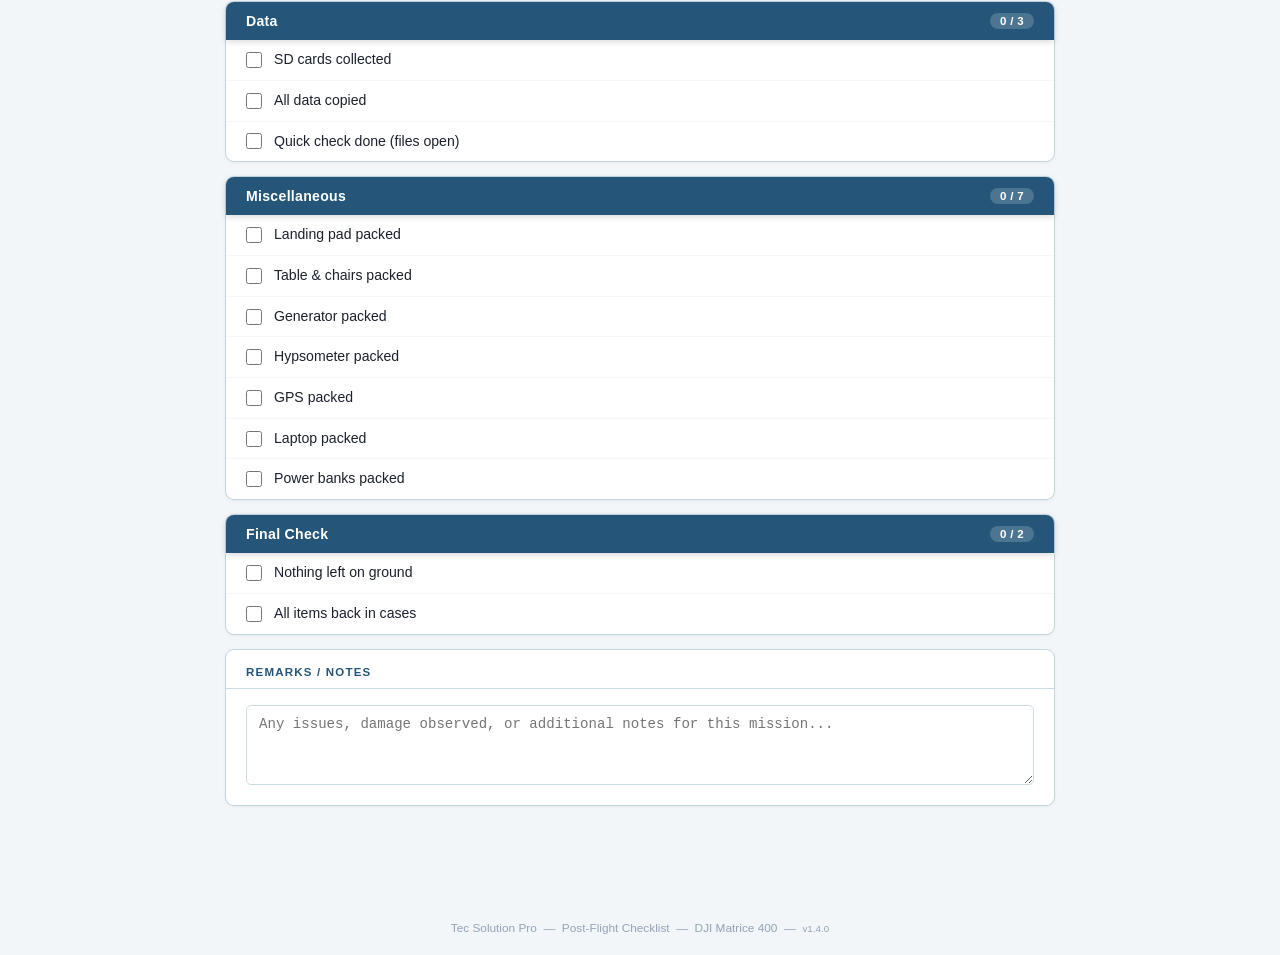
==== commit 1ed14e77: "Enhance success messages and bump to v1.4.0 Pre-flight: show decision priority order (Personal Safet" ====
--- a/post-flight.html
+++ b/post-flight.html
@@ -196,12 +196,17 @@
     </div>
   </div>
 
-  <div id="success-msg">Checklist submitted successfully. Safe travels.</div>
+  <div id="success-msg">
+    <div class="success-title">&#10003; Form submitted successfully.</div>
+    <div class="success-reminder">
+      Hope you had a safe flying. Prepare for next day, safely and rest well.
+    </div>
+  </div>
 
 </div><!-- /container -->
 </form>
 
-<footer>Tec Solution Pro &nbsp;&mdash;&nbsp; Post-Flight Checklist &nbsp;&mdash;&nbsp; DJI Matrice 400 &nbsp;&mdash;&nbsp; <small>v1.3.0</small></footer>
+<footer>Tec Solution Pro &nbsp;&mdash;&nbsp; Post-Flight Checklist &nbsp;&mdash;&nbsp; DJI Matrice 400 &nbsp;&mdash;&nbsp; <small>v1.4.0</small></footer>
 
 <script>
   window.CHECKLIST_CONFIG = {
--- a/css/checklist.css
+++ b/css/checklist.css
@@ -305,12 +305,39 @@
   background: var(--green-bg);
   border: 1.5px solid #86efac;
   border-radius: 8px;
-  padding: 20px 24px;
+  padding: 20px 28px;
   text-align: center;
   color: var(--green);
+  margin-top: 12px;
+}
+.success-title {
+  font-weight: 700;
+  font-size: 1.08rem;
+  margin-bottom: 12px;
+  letter-spacing: 0.2px;
+}
+.success-reminder {
+  font-size: 0.93rem;
+  font-weight: 500;
+  color: #166534;
+  line-height: 1.5;
+}
+.success-reminder-label {
   font-weight: 600;
-  font-size: 1rem;
-  margin-top: 12px;
+  margin-bottom: 6px;
+  text-transform: uppercase;
+  font-size: 0.75rem;
+  letter-spacing: 0.6px;
+  color: #15803d;
+}
+.success-priority-list {
+  display: inline-block;
+  text-align: left;
+  margin: 0;
+  padding-left: 20px;
+}
+.success-priority-list li {
+  margin-bottom: 3px;
 }
 
 /* ── Footer ─────────────────────────────────────────────────────────────────── */
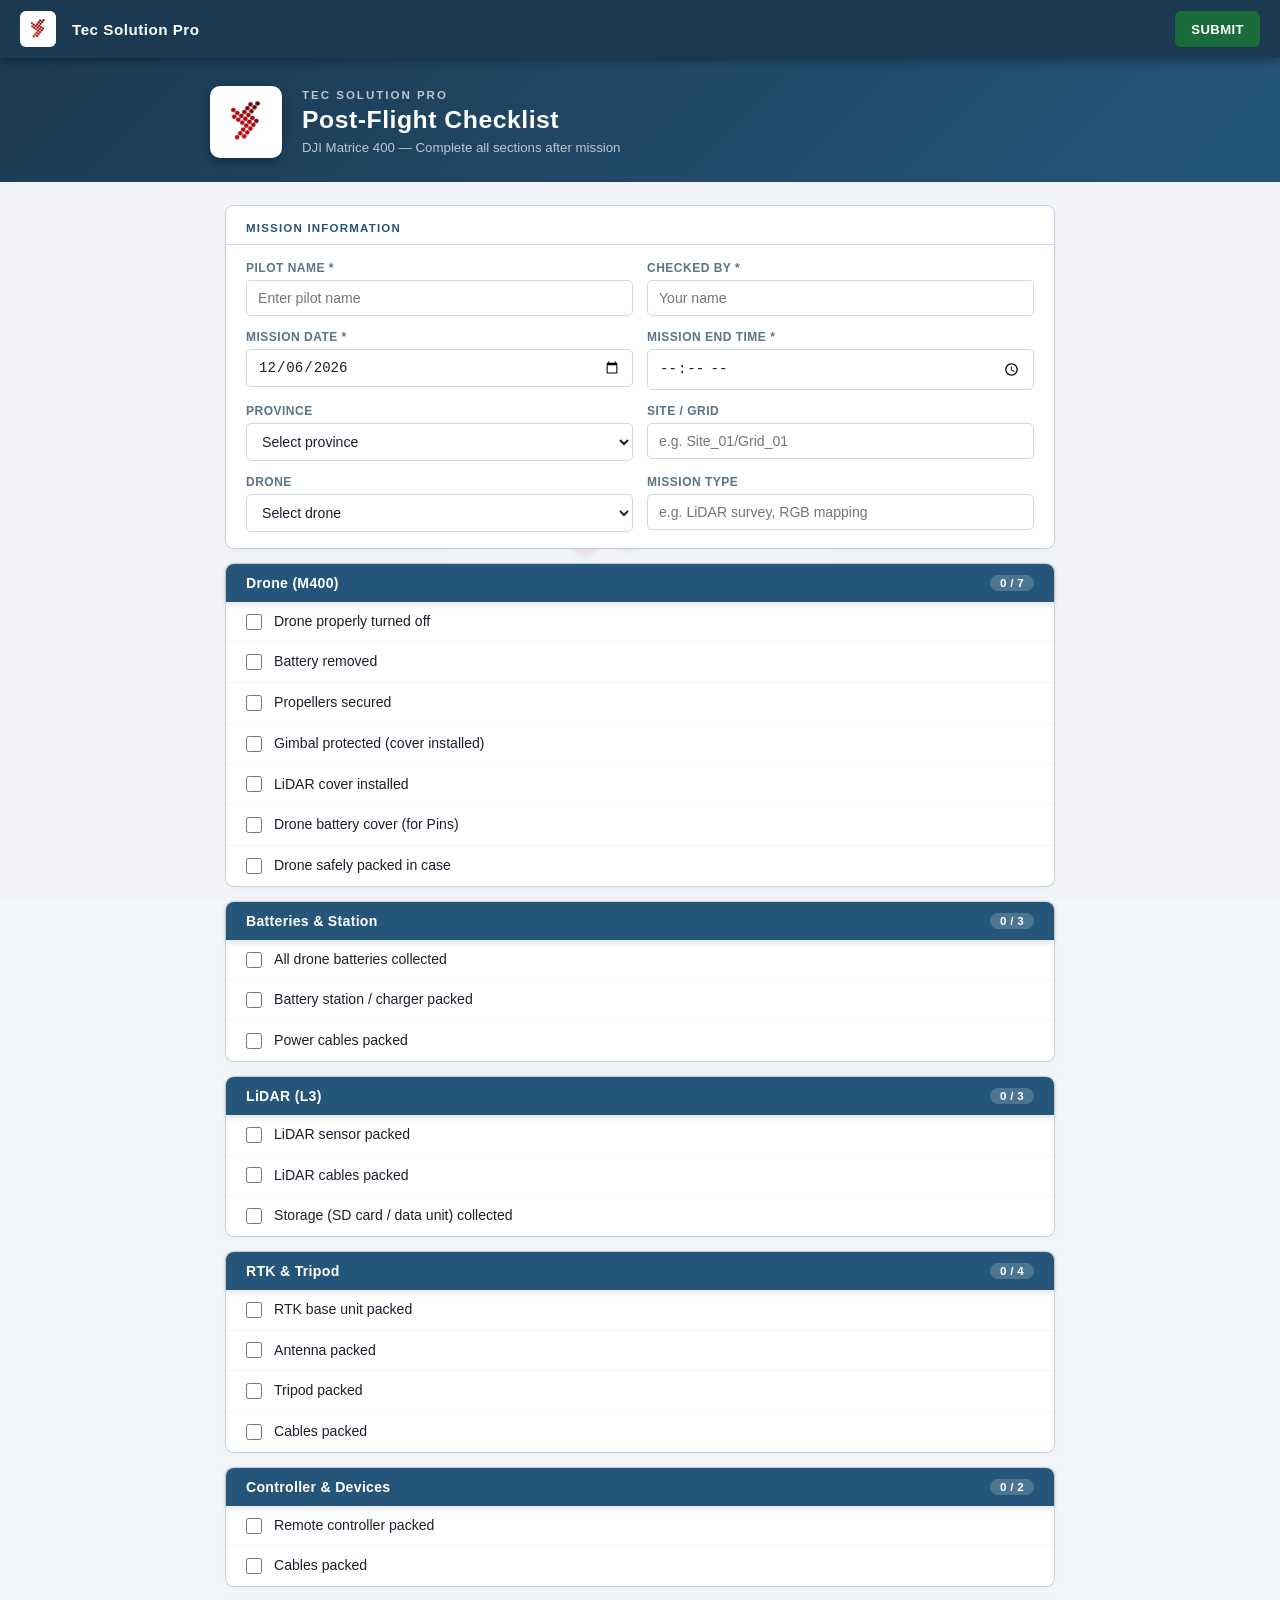
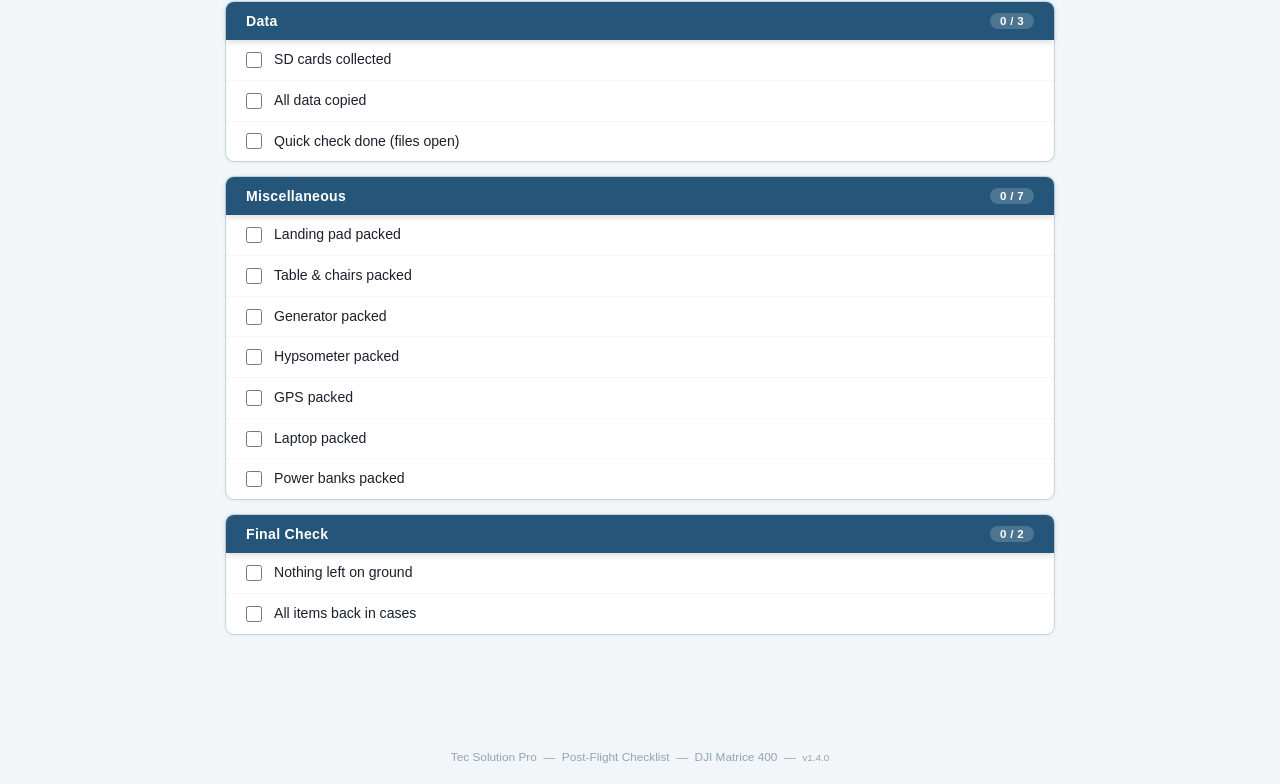
==== commit 247785b8: "Add Report & Remarks page and update Post-Flight checklist - Add report-remarks.html: dynamic per-gr" ====
--- a/post-flight.html
+++ b/post-flight.html
@@ -188,19 +188,14 @@
     <label class="check-item"><input type="checkbox" name="final_all_in_cases" value="checked" /><span>All items back in cases</span></label>
   </div>
 
-  <!-- Remarks -->
-  <div class="card remarks-card">
-    <div class="card-title">Remarks / Notes</div>
-    <div class="card-body">
-      <textarea name="remarks" placeholder="Any issues, damage observed, or additional notes for this mission..."></textarea>
-    </div>
-  </div>
-
   <div id="success-msg">
-    <div class="success-title">&#10003; Form submitted successfully.</div>
+    <div class="success-title">&#10003; Post-Flight submitted successfully.</div>
     <div class="success-reminder">
-      Hope you had a safe flying. Prepare for next day, safely and rest well.
-    </div>
+      Hope you had a safe flight. Complete your end-of-day report next.
+    </div>
+    <a href="report-remarks.html" class="report-prompt-btn">
+      Fill Report &amp; Remarks &#8594;
+    </a>
   </div>
 
 </div><!-- /container -->
--- a/css/checklist.css
+++ b/css/checklist.css
@@ -325,7 +325,7 @@
 .success-reminder-label {
   font-weight: 600;
   margin-bottom: 6px;
-  text-transform: uppercase;
+  text-transform: capitalize;
   font-size: 0.75rem;
   letter-spacing: 0.6px;
   color: #15803d;
@@ -336,9 +336,24 @@
   margin: 0;
   padding-left: 20px;
 }
-.success-priority-list li {
-  margin-bottom: 3px;
-}
+.success-priority-list li { margin-bottom: 3px; font-size: 0.93rem; }
+.priority-1 { font-weight: 700; }
+
+/* ── Report prompt button (post-flight success) ─────────────────────────────── */
+.report-prompt-btn {
+  display: inline-block;
+  margin-top: 16px;
+  padding: 10px 24px;
+  background: var(--blue);
+  color: white;
+  border-radius: 6px;
+  font-size: 0.88rem;
+  font-weight: 700;
+  text-decoration: none;
+  letter-spacing: 0.3px;
+  transition: background 0.15s;
+}
+.report-prompt-btn:hover { background: var(--navy); }
 
 /* ── Footer ─────────────────────────────────────────────────────────────────── */
 footer {
